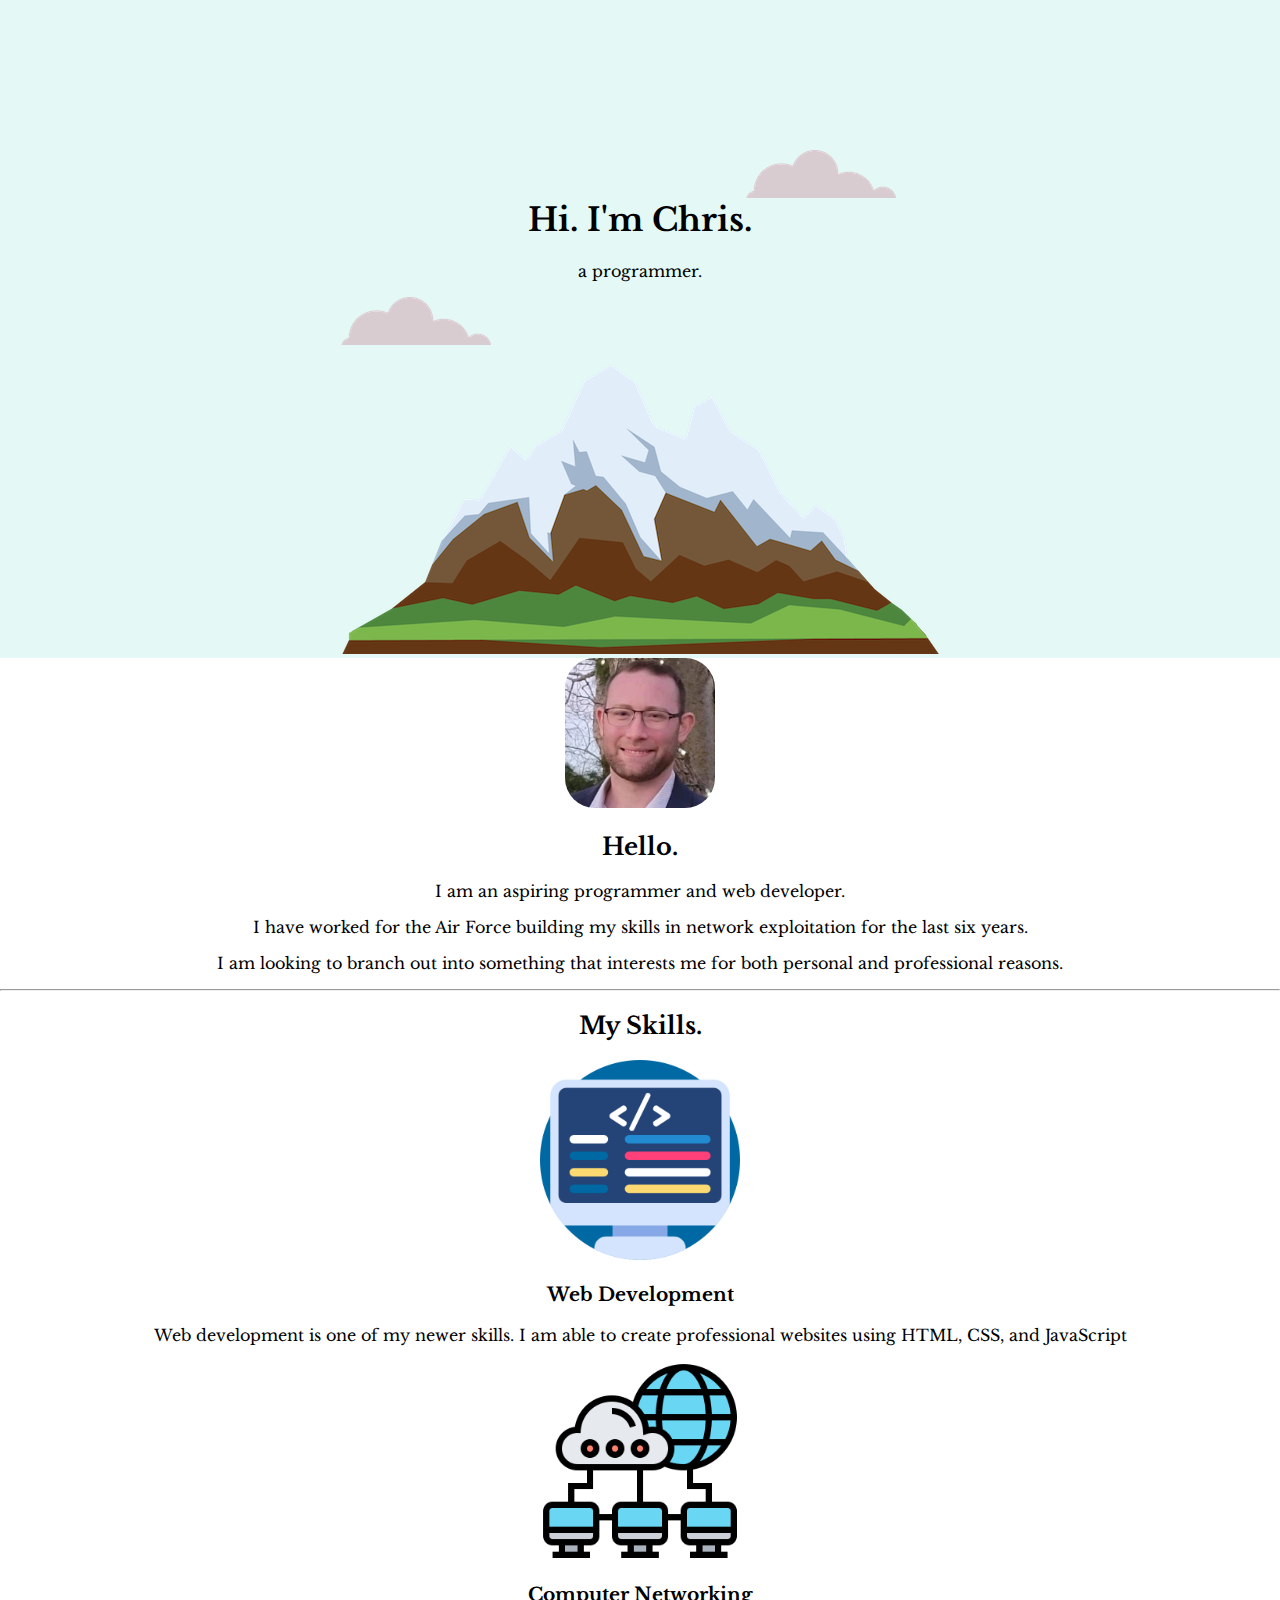
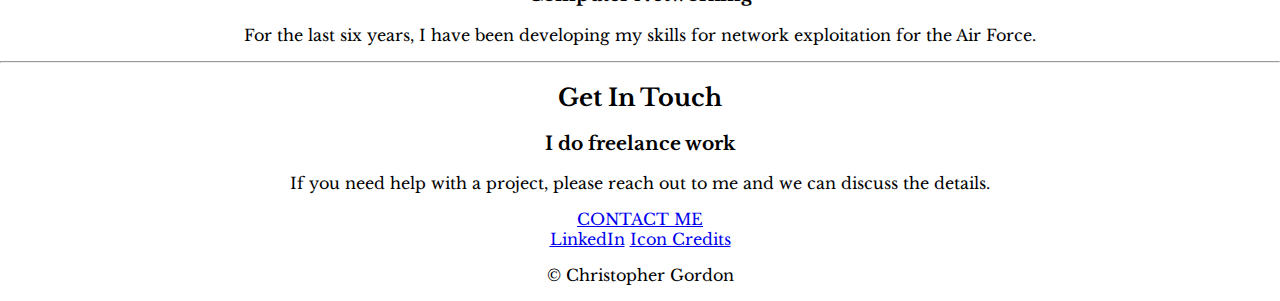
==== index.html @ 223c02de "Add files via upload" ====
<!DOCTYPE html>
    <head>
        <meta charset="UTF-8">
        <title>Chris Gordon</title>

        <link rel="stylesheet" href="css/styles.css">
        <link rel="icon" href="favicon.ico?v=2">

        <link rel="preconnect" href="https://fonts.googleapis.com">
        <link rel="preconnect" href="https://fonts.gstatic.com" crossorigin>

        <link href="https://fonts.googleapis.com/css2?family=Libre+Baskerville:ital@1&display=swap" rel="stylesheet">
        <link href="https://fonts.googleapis.com/css2?family=Libre+Baskerville&display=swap" rel="stylesheet">

    </head>
    <body>
        
        <div class="top-container">
            <img class="top-cloud" src="images/cloud.png" alt="cloud-img">
            <h1>Hi. I'm Chris.</h1>
            <p>a programmer.</p>
            <img class="bottom-cloud" src="images/cloud.png" alt="cloud-img">
            <img src="images/mountain.png" alt="mountain-img">
        </div>
        
        <div class="middle-container">
            <div class="profile">
              <img id="chris-picture" src="images/ProfilePicture(1).jfif" alt="Chris Profile Picture">
              <h2>Hello.</h2>
              <p>I am an aspiring programmer and web developer.</p>
              <p>I have worked for the Air Force building my skills in network exploitation for the last six years. </p>
              <p>I am looking to branch out into something that interests me for both personal and professional reasons.</p>
            </div>
            <hr>
            <div class="skills">
              <h2>My Skills.</h2>
              <div class="skill-row">
                <img class="development-img" src="images/web development.png" alt="development-img">
                <h3>Web Development</h3>
                <p>Web development is one of my newer skills. I am able to create professional websites using HTML, CSS, and JavaScript</p>
              </div>
              <div class="skill-row">
                <img class="computer-img" src="images/computerNetworking.png" alt="computer-img">
                <h3>Computer Networking</h3>
                <p>For the last six years, I have been developing my skills for network exploitation for the Air Force.</p>
              </div>
            </div>
            <hr>
            <div class="contact-me">
              <h2>Get In Touch</h2>
              <h3>I do freelance work</h3>
              <p>If you need help with a project, please reach out to me and we can discuss the details.</p>
              <a class="btn" href="mailto:chrisgordon93@protonmail.com">CONTACT ME</a>
            </div>
          </div>
          
          
          <div class="bottom-container">
            <a class="footer-link" href="www.linkedin.com/in/ChristopherPGordon">LinkedIn</a>
            <a href="iconCredits.html">Icon Credits</a>
            <p>© Christopher Gordon</p>
          </div>
    </body>
</html>
---- css/styles.css ----
body {
    margin: 0;
    text-align: center;
    font-family: 'Libre Baskerville', serif;
}

h1 {
    margin-top: 0;
}

.bottom-cloud {
    position: absolute;
}


.computer-img {
    height: 200px;
    width: 200px;
}

.development-img {
    height: 200px;
    width: 200px;
}

.icon-container {
    background-color: #E4F9F5;
    position: relative;
    padding-top: 10px;
    padding-bottom: 212px;
}

.mountain {
    position: relative;
    top: 210px
}

.top-cloud {
    position: absolute;
    top: 150px;
    right: 30%;
}

.top-container {
    background-color: #E4F9F5;
    padding-top: 200px;
    position: relative;
}

#chris-picture {
height: 150px;
width: 150px;
border-radius: 20%;
}

#icon1 {
    position: absolute;
    left: 3%;
    margin-top: 0;
}

#icon2 {
    position: absolute;
    left: 3%;
}
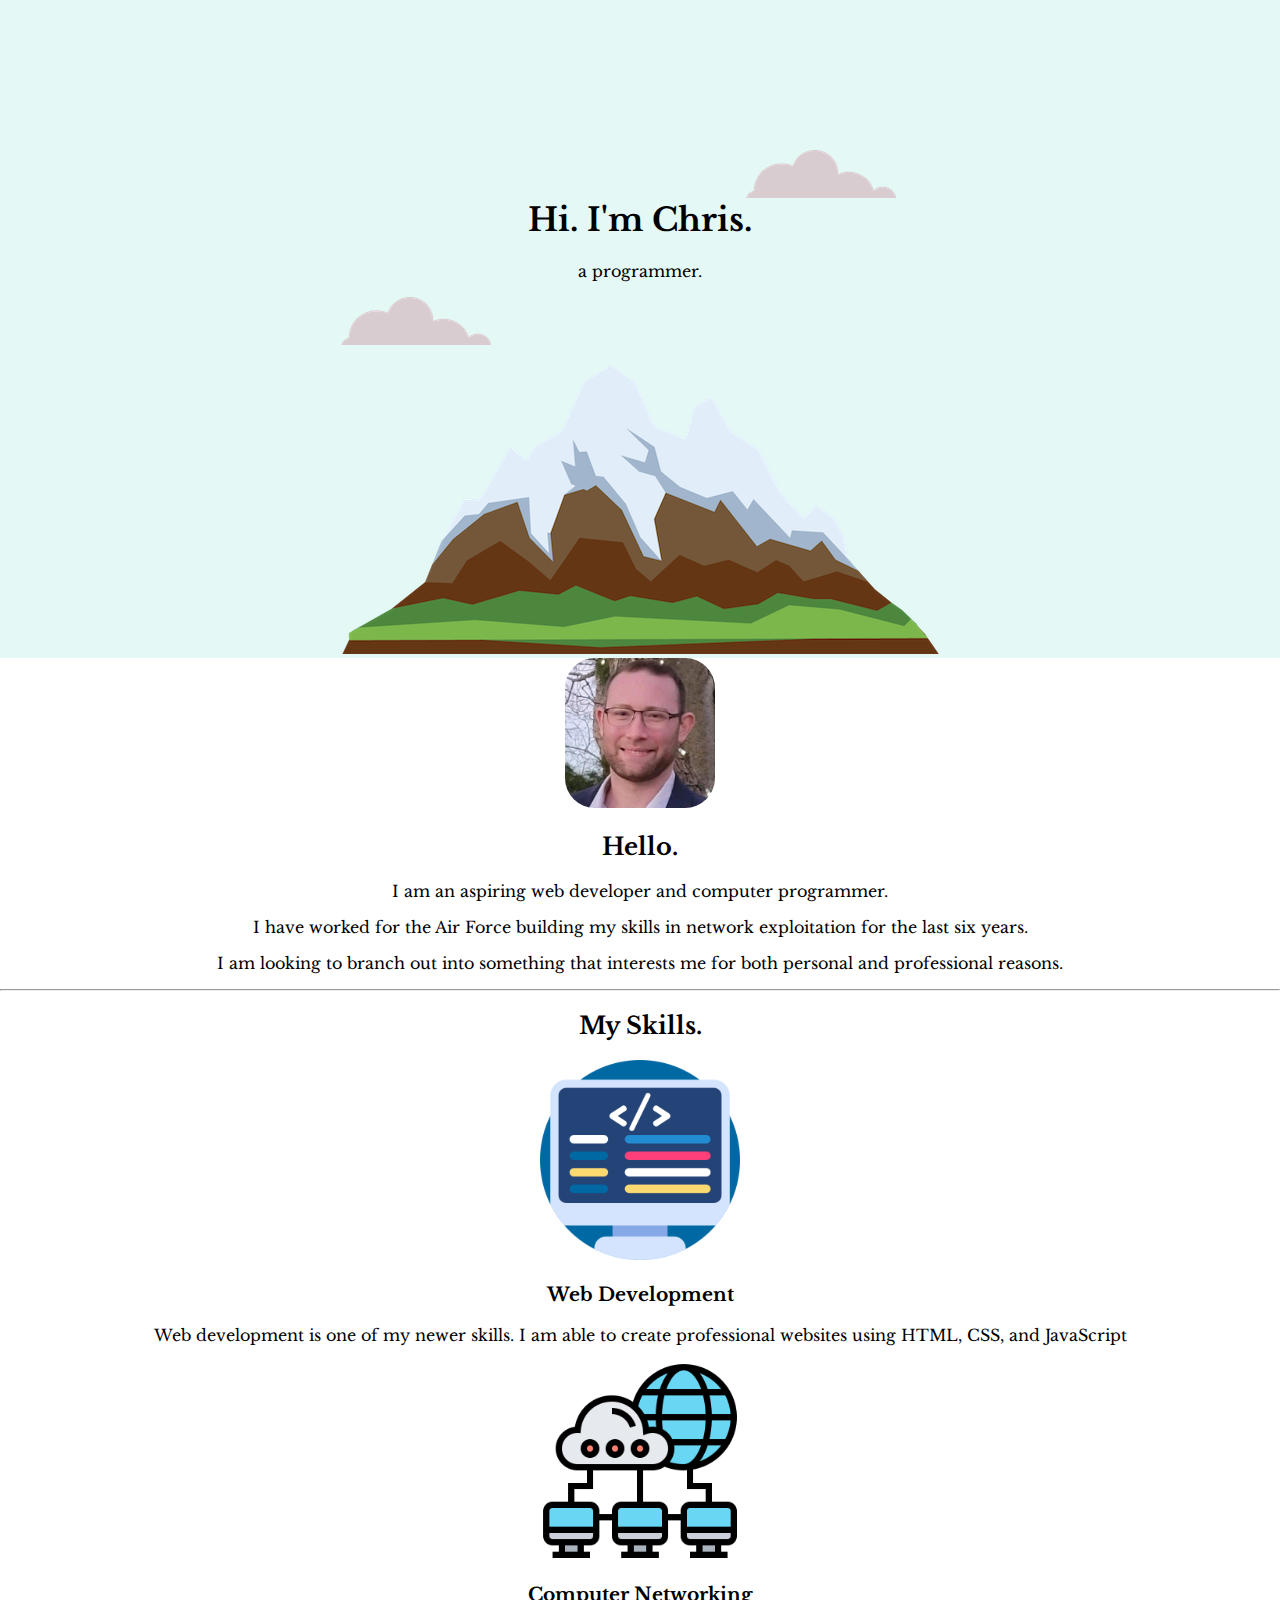
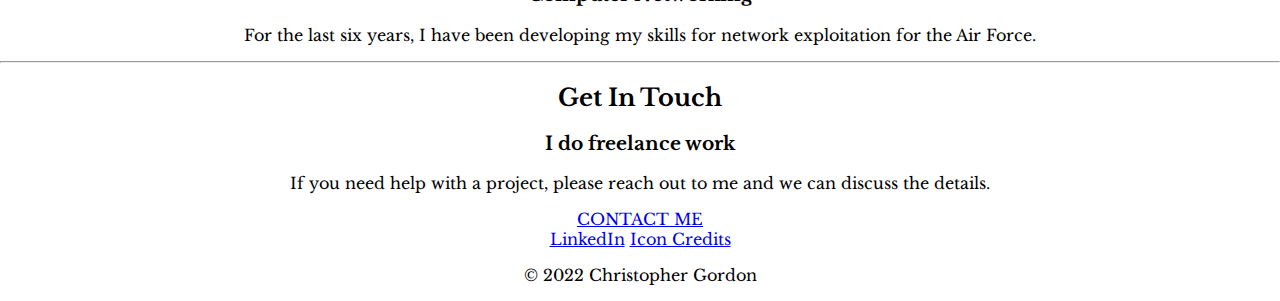
==== commit 2cc33f43: "Update index.html" ====
--- a/index.html
+++ b/index.html
@@ -27,7 +27,7 @@
             <div class="profile">
               <img id="chris-picture" src="images/ProfilePicture(1).jfif" alt="Chris Profile Picture">
               <h2>Hello.</h2>
-              <p>I am an aspiring programmer and web developer.</p>
+              <p>I am an aspiring web developer and computer programmer.</p>
               <p>I have worked for the Air Force building my skills in network exploitation for the last six years. </p>
               <p>I am looking to branch out into something that interests me for both personal and professional reasons.</p>
             </div>
@@ -56,9 +56,9 @@
           
           
           <div class="bottom-container">
-            <a class="footer-link" href="www.linkedin.com/in/ChristopherPGordon">LinkedIn</a>
-            <a href="iconCredits.html">Icon Credits</a>
-            <p>© Christopher Gordon</p>
+            <a class="footer-link" href="https://www.linkedin.com/in/christopherpgordon/">LinkedIn</a>
+            <a class="footer-link" href="iconCredits.html">Icon Credits</a>
+            <p>© 2022 Christopher Gordon</p>
           </div>
     </body>
-</html>+</html>
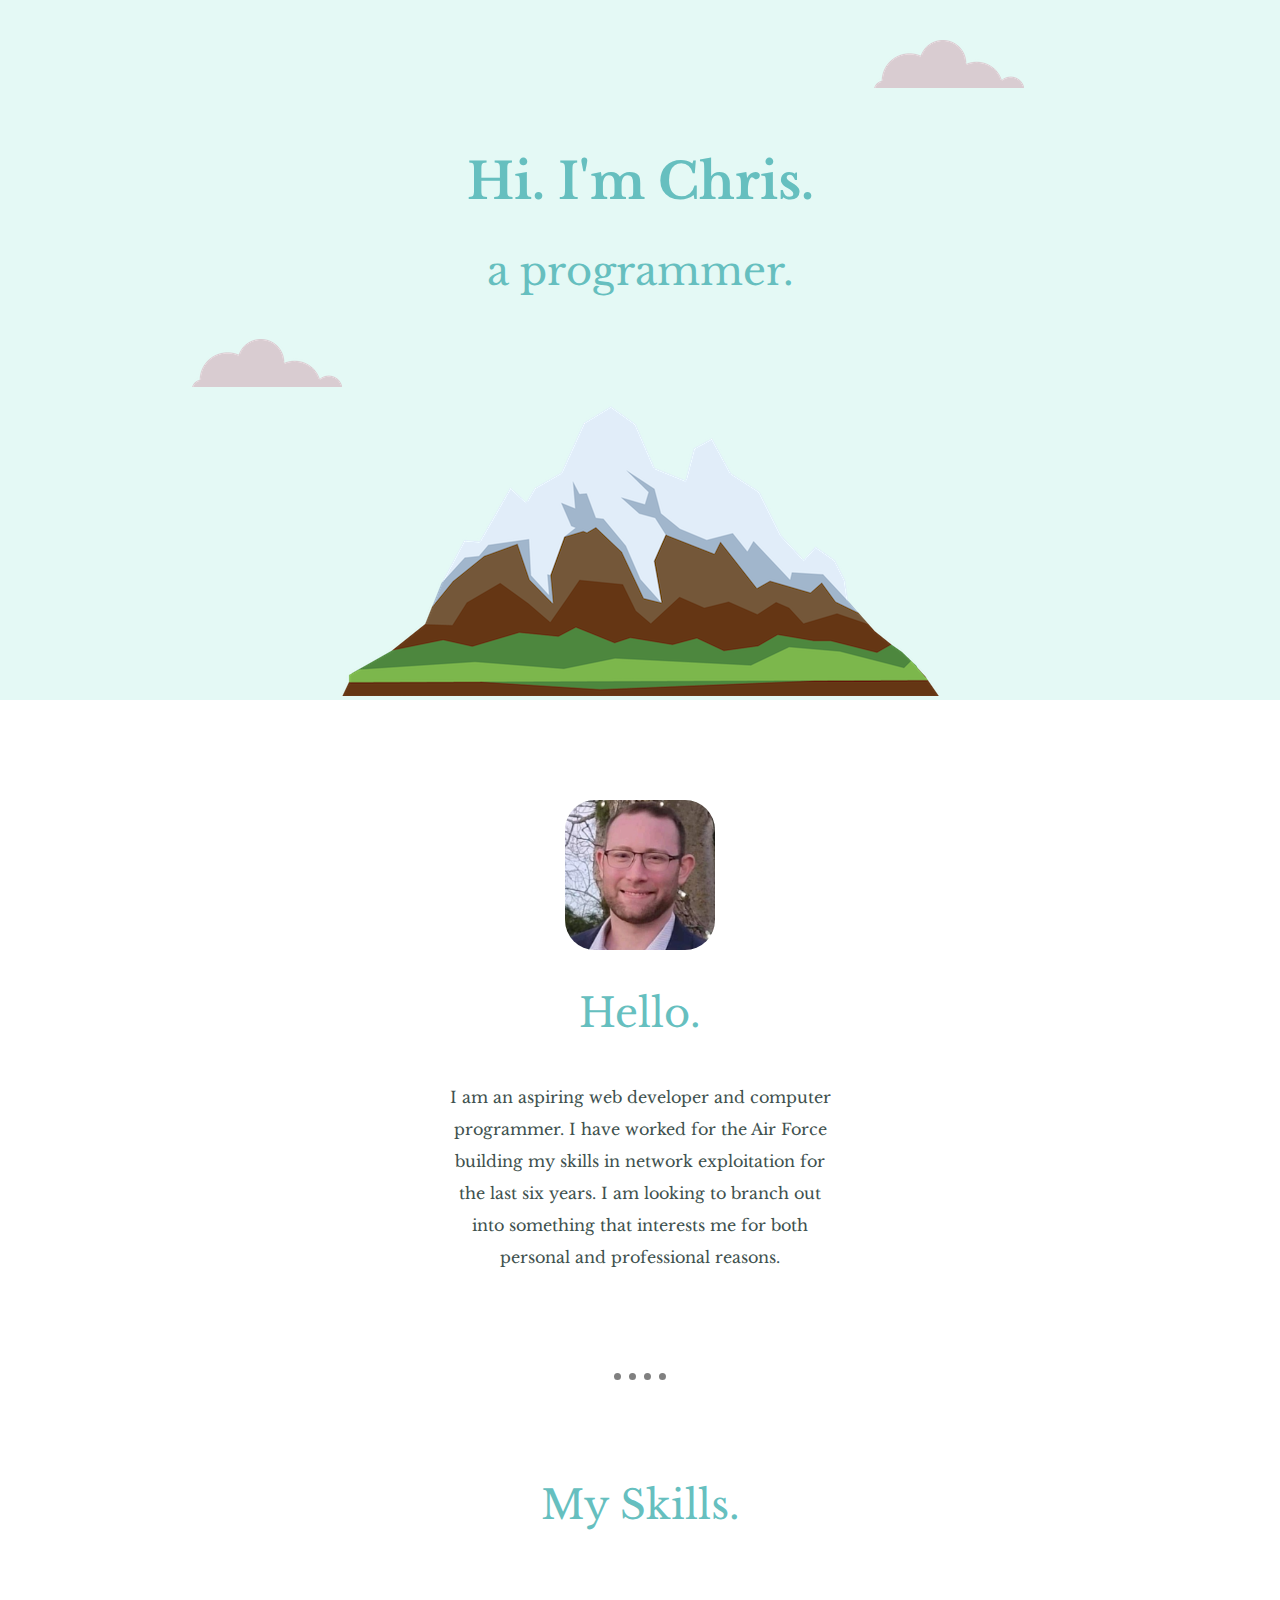
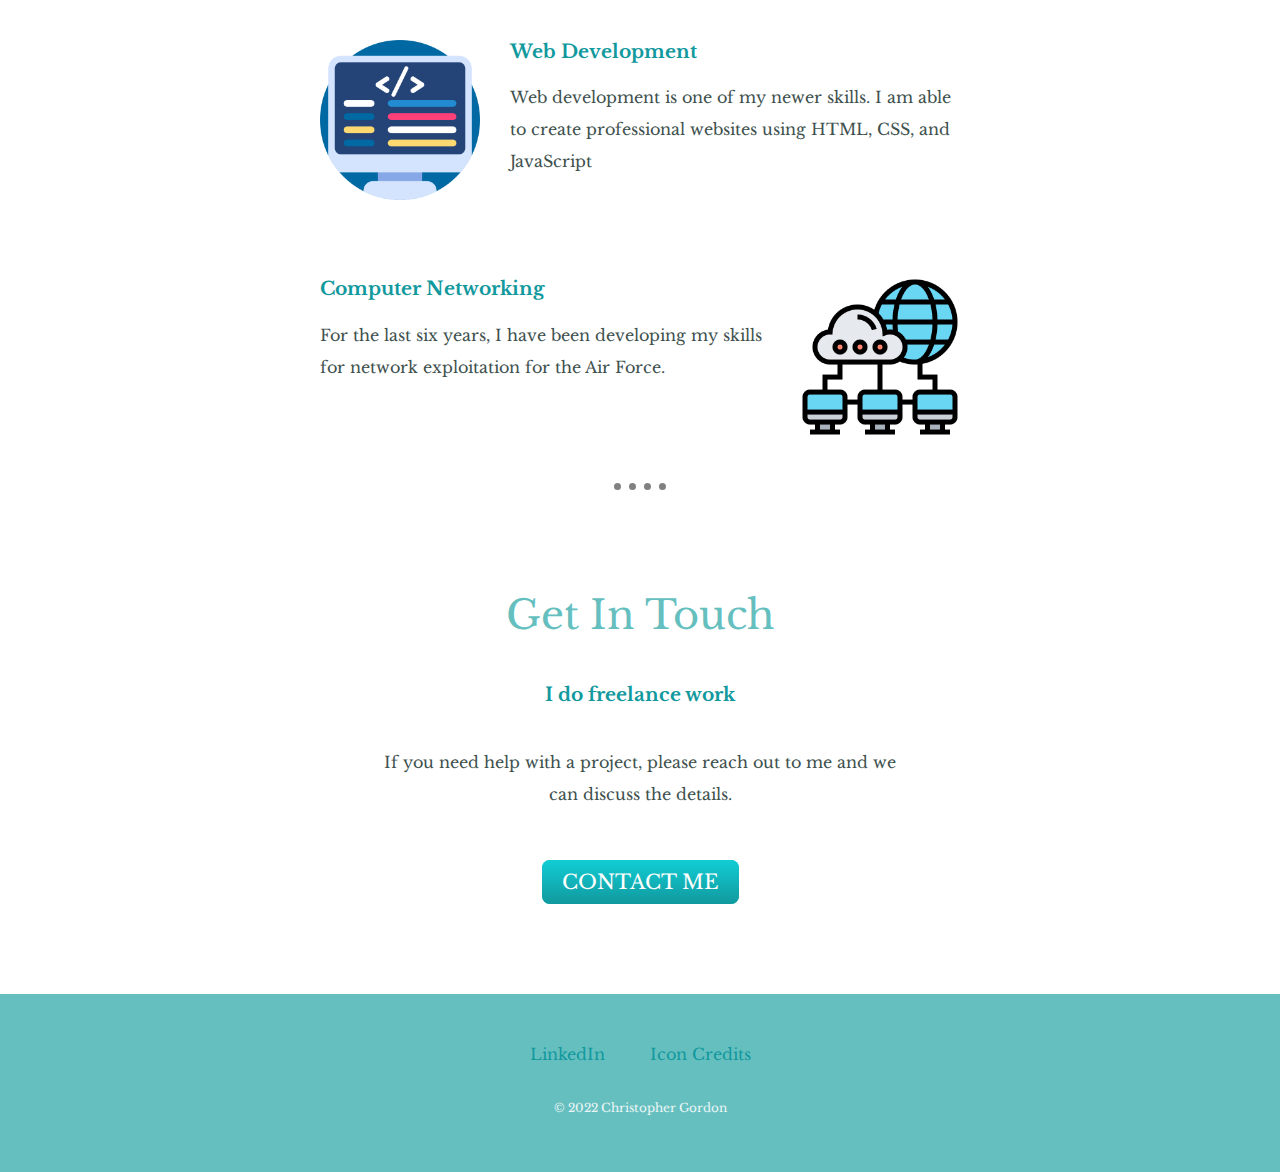
==== commit 4771447e: "Update index.html" ====
--- a/index.html
+++ b/index.html
@@ -18,7 +18,7 @@
         <div class="top-container">
             <img class="top-cloud" src="images/cloud.png" alt="cloud-img">
             <h1>Hi. I'm Chris.</h1>
-            <p>a programmer.</p>
+            <h2>a programmer.</h2>
             <img class="bottom-cloud" src="images/cloud.png" alt="cloud-img">
             <img src="images/mountain.png" alt="mountain-img">
         </div>
@@ -27,9 +27,10 @@
             <div class="profile">
               <img id="chris-picture" src="images/ProfilePicture(1).jfif" alt="Chris Profile Picture">
               <h2>Hello.</h2>
-              <p>I am an aspiring web developer and computer programmer.</p>
-              <p>I have worked for the Air Force building my skills in network exploitation for the last six years. </p>
-              <p>I am looking to branch out into something that interests me for both personal and professional reasons.</p>
+              <p class="intro">I am an aspiring web developer and computer programmer. 
+                I have worked for the Air Force building my skills in network exploitation for the last six years.
+                I am looking to branch out into something that interests me for both personal and professional reasons.</p>
+              
             </div>
             <hr>
             <div class="skills">
@@ -49,7 +50,7 @@
             <div class="contact-me">
               <h2>Get In Touch</h2>
               <h3>I do freelance work</h3>
-              <p>If you need help with a project, please reach out to me and we can discuss the details.</p>
+              <p class="contact-message">If you need help with a project, please reach out to me and we can discuss the details.</p>
               <a class="btn" href="mailto:chrisgordon93@protonmail.com">CONTACT ME</a>
             </div>
           </div>
@@ -58,7 +59,7 @@
           <div class="bottom-container">
             <a class="footer-link" href="https://www.linkedin.com/in/christopherpgordon/">LinkedIn</a>
             <a class="footer-link" href="iconCredits.html">Icon Credits</a>
-            <p>© 2022 Christopher Gordon</p>
+            <p class="copyright">© 2022 Christopher Gordon</p>
           </div>
     </body>
 </html>
--- a/css/styles.css
+++ b/css/styles.css
@@ -1,51 +1,163 @@
+a {
+    color: #11999E;
+    font-family: 'Libre Baskerville', serif;
+    margin: 10px 20px;
+    text-decoration: none;
+}
+
+a:hover {
+    color: #EAF6F6;
+}
+
 body {
-    margin: 0;
+    margin: 0 auto;
     text-align: center;
     font-family: 'Libre Baskerville', serif;
+    color: #40514E;
 }
 
 h1 {
-    margin-top: 0;
+    color: #66BFBF;
+    font-size: 3.125rem;
+    margin: 50px auto 0 auto;
 }
+
+h2 {
+    font-size: 2.5rem;
+    color: #66BFBF;
+    font-weight: normal;
+    padding-bottom: 10px;
+}
+
+h3 {
+    color: #11999E;
+}
+
+hr {
+    border-style: dotted none none ;
+    border-color: gray;
+    border-width: 7px;
+    width: 4%;
+    margin: 100px auto;
+}
+
+p {
+    line-height: 2;
+}
+
 
 .bottom-cloud {
     position: absolute;
+    left: 15%;
+}
+.bottom-container {
+    background-color: #66BFBF;
+    padding-bottom: 20px;
+    padding-top: 50px;
 }
 
+.btn {
+    background: #11cdd4;
+    background-image: -webkit-linear-gradient(top, #11cdd4, #11999e);
+    background-image: -moz-linear-gradient(top, #11cdd4, #11999e);
+    background-image: -ms-linear-gradient(top, #11cdd4, #11999e);
+    background-image: -o-linear-gradient(top, #11cdd4, #11999e);
+    background-image: linear-gradient(to bottom, #11cdd4, #11999e);
+    -webkit-border-radius: 8;
+    -moz-border-radius: 8;
+    border-radius: 8px;
+    font-family: 'Libre Baskerville', serif;
+    color: #ffffff;
+    font-size: 20px;
+    padding: 10px 20px 10px 20px;
+    text-decoration: none;
+  }
+  
+  .btn:hover {
+    background: #30e3cb;
+    background-image: -webkit-linear-gradient(top, #30e3cb, #2bc4ad);
+    background-image: -moz-linear-gradient(top, #30e3cb, #2bc4ad);
+    background-image: -ms-linear-gradient(top, #30e3cb, #2bc4ad);
+    background-image: -o-linear-gradient(top, #30e3cb, #2bc4ad);
+    background-image: linear-gradient(to bottom, #30e3cb, #2bc4ad);
+    text-decoration: none;
+  }
 
 .computer-img {
-    height: 200px;
-    width: 200px;
+    float: right;
+    width: 25%;
+    margin-left: 30px;
+}
+
+.contact-message {
+    width: 40%;
+    margin: 40px auto 60px;
+}
+
+.copyright {
+    color: #EAF6F6;
+    font-size: 0.75rem;
+    padding: 20px 0;
+}
+
+.credit1 {
+    width: 50%;
+    margin: 10px auto;
+}
+
+.credit2 {
+    width: 50%;
+    margin: 10px auto;
+}
+
+.credit-container {
+    background-color: #E4F9F5;
+    padding-top: 100px;
+    padding-bottom: 55px;
+    position: relative;
+    width: 50%;
+}
+
+.credit-top-container {
+    position: absolute;
+    top: 20px;
+    margin: auto 25%;
 }
 
 .development-img {
-    height: 200px;
-    width: 200px;
+    float: left;
+    width: 25%;
+    margin-right: 30px;
 }
 
-.icon-container {
-    background-color: #E4F9F5;
-    position: relative;
-    padding-top: 10px;
-    padding-bottom: 212px;
+.intro {
+    width: 30%;
+    margin: auto;
+    }
+
+.middle-container {
+    margin: 100px 0;
 }
 
-.mountain {
-    position: relative;
-    top: 210px
-}
+.skill-row {
+    width: 50%;
+    margin: 100px auto;
+    text-align: left;
+    }
 
 .top-cloud {
     position: absolute;
-    top: 150px;
-    right: 30%;
+    top: 40px;
+    right: 20%;
 }
 
 .top-container {
     background-color: #E4F9F5;
-    padding-top: 200px;
+    padding-top: 100px;
     position: relative;
 }
+
+/*******/
 
 #chris-picture {
 height: 150px;
